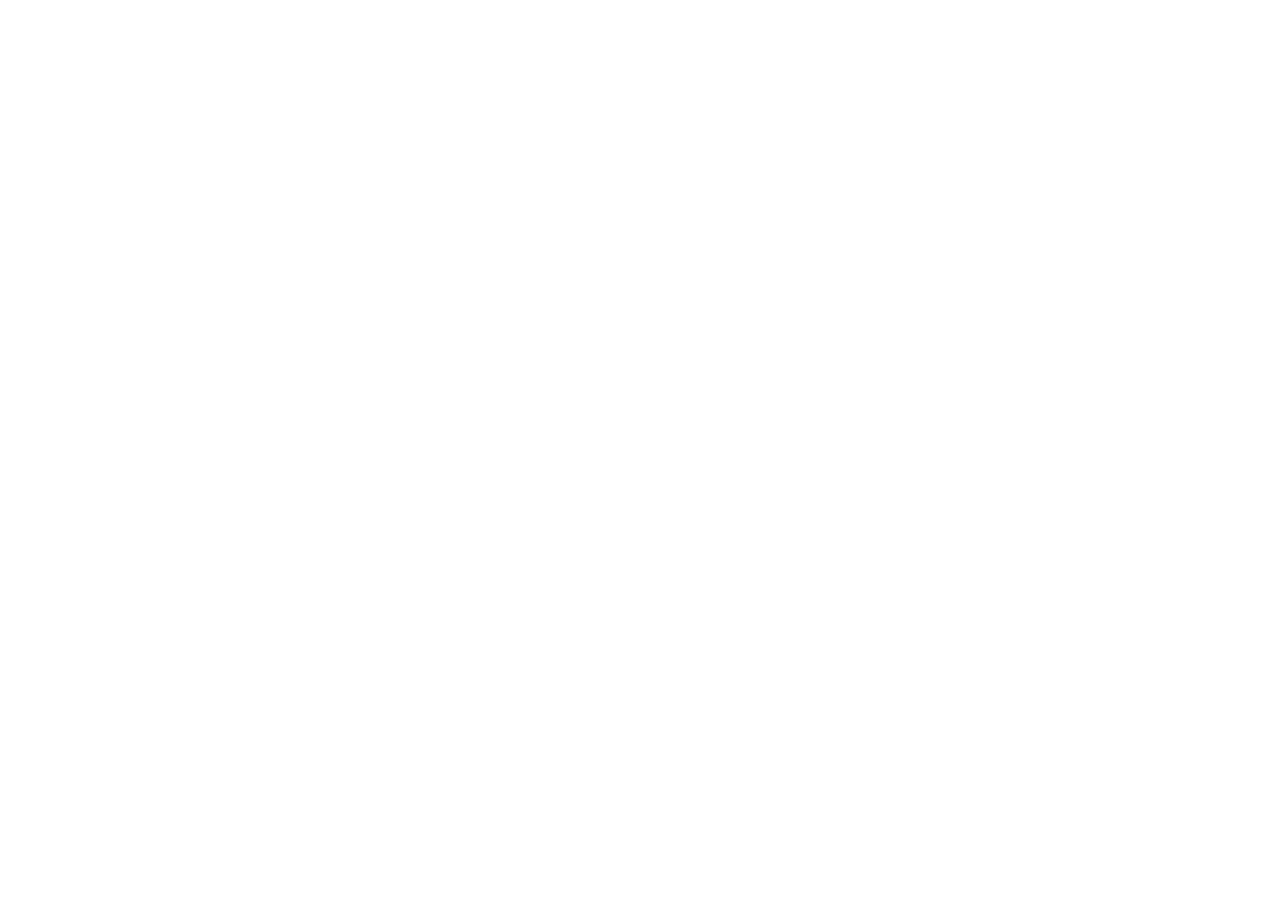
==== index.html @ eb54db07 "一式を移管" ====
<!DOCTYPE html>
<html lang="ja">
<head>
    <meta charset="UTF-8">
    <meta name="viewport" content="width=device-width, initial-scale=1.0">
    <meta name="description" content="サイトの説明が入ります">
    <title>Tekkun</title>
    <link href="https://fonts.googleapis.com/css2?family=Roboto:wght@700&display=swap" rel="stylesheet">
    <link href="./css/style.css" rel="stylesheet">
</head>
<body>
    <header class="l-header">
       
    </header>

    <main>
        
    </main>

    <footer class="l-footer">
       
    </footer>
</body>
</html>
---- css/style.css ----
@charset "UTF-8";
/* resset.dev • v5.0.2 */
/* # =================================================================
   # Global selectors
   # ================================================================= */
html {
  box-sizing: border-box;
  -webkit-text-size-adjust: 100%; /* Prevent adjustments of font size after orientation changes in iOS */
  word-break: normal;
  -moz-tab-size: 4;
  -o-tab-size: 4;
     tab-size: 4;
}

*,
::before,
::after {
  background-repeat: no-repeat; /* Set `background-repeat: no-repeat` to all elements and pseudo elements */
  box-sizing: inherit;
}

::before,
::after {
  text-decoration: inherit; /* Inherit text-decoration and vertical align to ::before and ::after pseudo elements */
  vertical-align: inherit;
}

* {
  padding: 0; /* Reset `padding` and `margin` of all elements */
  margin: 0;
}

/* # =================================================================
   # General elements
   # ================================================================= */
hr {
  overflow: visible; /* Show the overflow in Edge and IE */
  height: 0; /* Add the correct box sizing in Firefox */
  color: inherit; /* Correct border color in Firefox. */
}

details,
main {
  display: block; /* Render the `main` element consistently in IE. */
}

summary {
  display: list-item; /* Add the correct display in all browsers */
}

small {
  font-size: 80%; /* Set font-size to 80% in `small` elements */
}

[hidden] {
  display: none; /* Add the correct display in IE */
}

abbr[title] {
  border-bottom: none; /* Remove the bottom border in Chrome 57 */
  /* Add the correct text decoration in Chrome, Edge, IE, Opera, and Safari */
  text-decoration: underline;
  -webkit-text-decoration: underline dotted;
          text-decoration: underline dotted;
}

a {
  background-color: transparent; /* Remove the gray background on active links in IE 10 */
}

a:active,
a:hover {
  outline-width: 0; /* Remove the outline when hovering in all browsers */
}

code,
kbd,
pre,
samp {
  font-family: monospace, monospace; /* Specify the font family of code elements */
}

pre {
  font-size: 1em; /* Correct the odd `em` font sizing in all browsers */
}

b,
strong {
  font-weight: bolder; /* Add the correct font weight in Chrome, Edge, and Safari */
}

/* https://gist.github.com/unruthless/413930 */
sub,
sup {
  font-size: 75%;
  line-height: 0;
  position: relative;
  vertical-align: baseline;
}

sub {
  bottom: -0.25em;
}

sup {
  top: -0.5em;
}

table {
  border-color: inherit; /* Correct border color in all Chrome, Edge, and Safari. */
  text-indent: 0; /* Remove text indentation in Chrome, Edge, and Safari */
}

iframe {
  border-style: none;
}

/* # =================================================================
   # Forms
   # ================================================================= */
input {
  border-radius: 0;
}

[type=number]::-webkit-inner-spin-button,
[type=number]::-webkit-outer-spin-button {
  height: auto; /* Correct the cursor style of increment and decrement buttons in Chrome */
}

[type=search] {
  -webkit-appearance: textfield; /* Correct the odd appearance in Chrome and Safari */
  outline-offset: -2px; /* Correct the outline style in Safari */
}

[type=search]::-webkit-search-decoration {
  -webkit-appearance: none; /* Remove the inner padding in Chrome and Safari on macOS */
}

textarea {
  overflow: auto; /* Internet Explorer 11+ */
  resize: vertical; /* Specify textarea resizability */
}

button,
input,
optgroup,
select,
textarea {
  font: inherit; /* Specify font inheritance of form elements */
}

optgroup {
  font-weight: bold; /* Restore the font weight unset by the previous rule */
}

button {
  overflow: visible; /* Address `overflow` set to `hidden` in IE 8/9/10/11 */
}

button,
select {
  text-transform: none; /* Firefox 40+, Internet Explorer 11- */
}

/* Apply cursor pointer to button elements */
button,
[type=button],
[type=reset],
[type=submit],
[role=button] {
  cursor: pointer;
}

/* Remove inner padding and border in Firefox 4+ */
button::-moz-focus-inner,
[type=button]::-moz-focus-inner,
[type=reset]::-moz-focus-inner,
[type=submit]::-moz-focus-inner {
  border-style: none;
  padding: 0;
}

/* Replace focus style removed in the border reset above */
button:-moz-focusring,
[type=button]::-moz-focus-inner,
[type=reset]::-moz-focus-inner,
[type=submit]::-moz-focus-inner {
  outline: 1px dotted ButtonText;
}

button,
html [type=button],
[type=reset],
[type=submit] {
  -webkit-appearance: button; /* Correct the inability to style clickable types in iOS */
}

/* Remove the default button styling in all browsers */
button,
input,
select,
textarea {
  background-color: transparent;
  border-style: none;
}

a:focus,
button:focus,
input:focus,
select:focus,
textarea:focus {
  outline-width: 0;
}

/* Style select like a standard input */
select {
  -moz-appearance: none; /* Firefox 36+ */
  -webkit-appearance: none; /* Chrome 41+ */
}

select::-ms-expand {
  display: none; /* Internet Explorer 11+ */
}

select::-ms-value {
  color: currentColor; /* Internet Explorer 11+ */
}

legend {
  border: 0; /* Correct `color` not being inherited in IE 8/9/10/11 */
  color: inherit; /* Correct the color inheritance from `fieldset` elements in IE */
  display: table; /* Correct the text wrapping in Edge and IE */
  max-width: 100%; /* Correct the text wrapping in Edge and IE */
  white-space: normal; /* Correct the text wrapping in Edge and IE */
  max-width: 100%; /* Correct the text wrapping in Edge 18- and IE */
}

::-webkit-file-upload-button {
  /* Correct the inability to style clickable types in iOS and Safari */
  -webkit-appearance: button;
  color: inherit;
  font: inherit; /* Change font properties to `inherit` in Chrome and Safari */
}

/* Replace pointer cursor in disabled elements */
[disabled] {
  cursor: default;
}

/* # =================================================================
   # Specify media element style
   # ================================================================= */
img {
  border-style: none; /* Remove border when inside `a` element in IE 8/9/10 */
}

/* Add the correct vertical alignment in Chrome, Firefox, and Opera */
progress {
  vertical-align: baseline;
}

/* # =================================================================
   # Accessibility
   # ================================================================= */
/* Specify the progress cursor of updating elements */
[aria-busy=true] {
  cursor: progress;
}

/* Specify the pointer cursor of trigger elements */
[aria-controls] {
  cursor: pointer;
}

/* Specify the unstyled cursor of disabled, not-editable, or otherwise inoperable elements */
[aria-disabled=true] {
  cursor: default;
}

html {
  font-size: 62.5%; /*ベースを16px→10pxにする*/
}

body {
  min-width: 320px;
  width: 100%;
  margin: 0;
  font-family: "Noto Sans JP", sans-serif;
  font-size: 1.6rem;
  line-height: 1.7;
}

img {
  max-width: 100%;
  height: auto;
  vertical-align: middle;
}

h1, h2, h3, h4, h5, h6, p, figure {
  margin: 0;
  padding: 0;
  font-size: 100%;
}

ul, ol {
  list-style-type: none;
}

a {
  color: inherit;
  text-decoration: none;
}

/*foundation*/
/*layout*/
/*object*/
/*# sourceMappingURL=style.css.map */
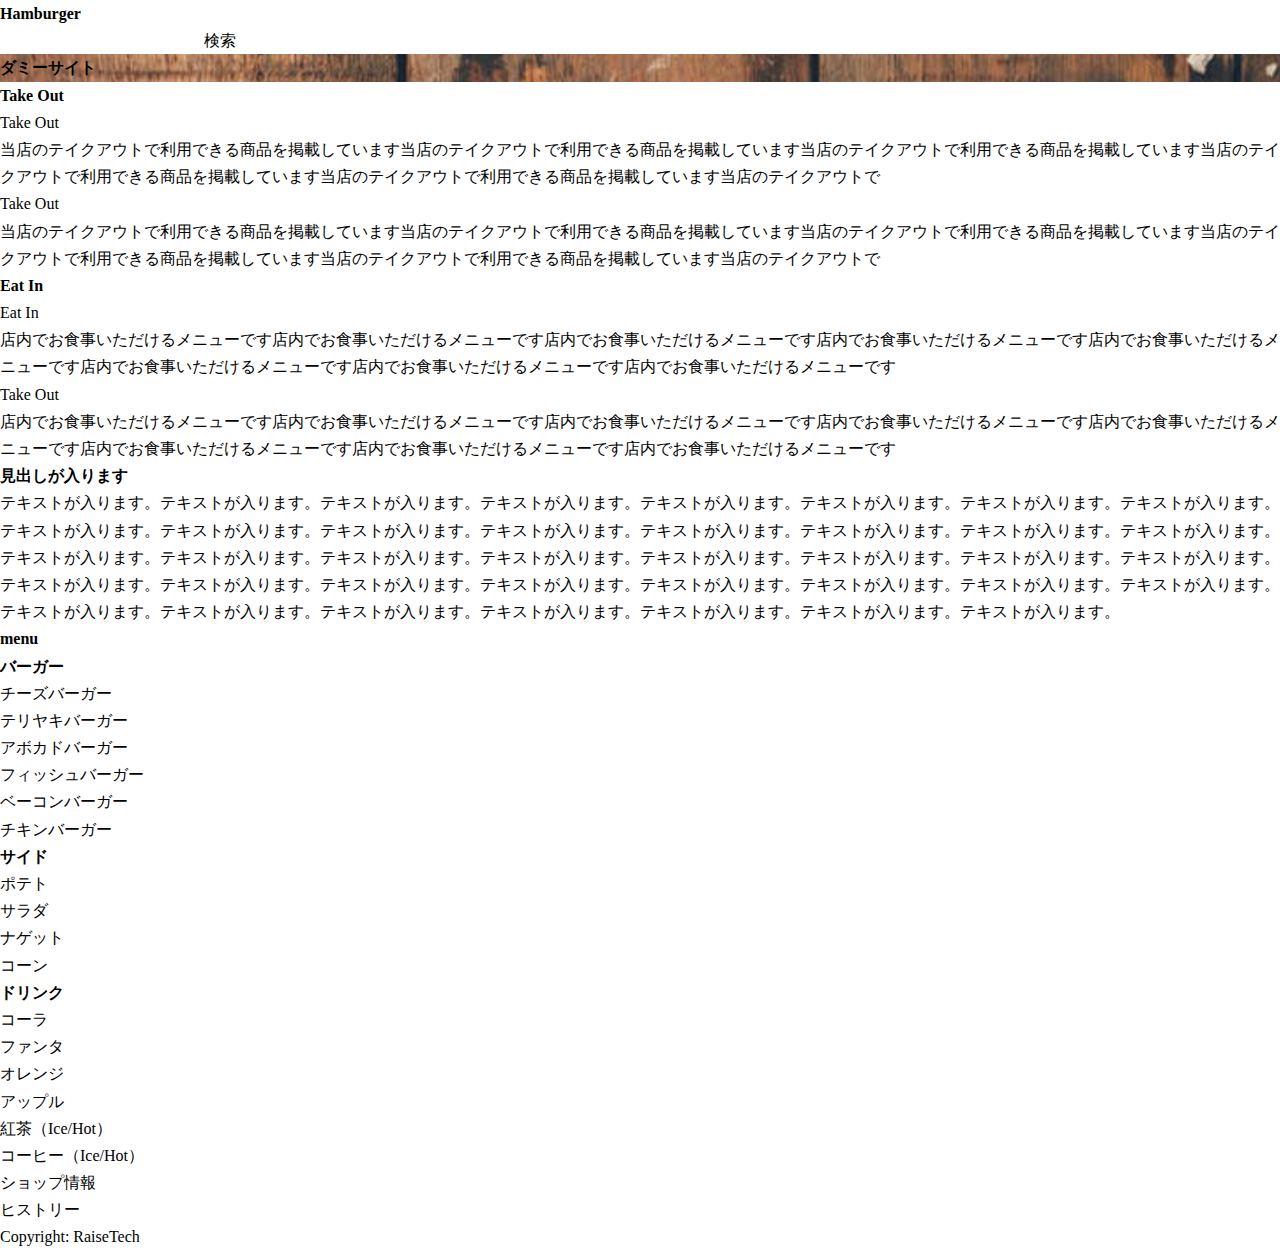
==== commit eb9830db: "本格的にスタート" ====
--- a/index.html
+++ b/index.html
@@ -1,24 +1,100 @@
 <!DOCTYPE html>
 <html lang="ja">
+
 <head>
     <meta charset="UTF-8">
     <meta name="viewport" content="width=device-width, initial-scale=1.0">
     <meta name="description" content="サイトの説明が入ります">
-    <title>Tekkun</title>
+    <title>Hamburger</title>
     <link href="https://fonts.googleapis.com/css2?family=Roboto:wght@700&display=swap" rel="stylesheet">
     <link href="./css/style.css" rel="stylesheet">
 </head>
+
 <body>
     <header class="l-header">
-       
+        <h1>Hamburger</h1>
+        <form action="#" method="get">
+            <input type="search" name="search">
+            <input type="submit" name="submit" value="検索">
+        </form>
     </header>
+    <article class="l-main">
+        <section class="p-top-img">
+            <h1 class="p-top-img__title">ダミーサイト</h1>
+        </section>
+        <div class="p-menu">
+            <ul>
+                <li class="p-menu-box">
+                    <h2>Take Out</h2>
+                    <dl>
+                        <dt>Take Out</dt>
+                        <dd>当店のテイクアウトで利用できる商品を掲載しています当店のテイクアウトで利用できる商品を掲載しています当店のテイクアウトで利用できる商品を掲載しています当店のテイクアウトで利用できる商品を掲載しています当店のテイクアウトで利用できる商品を掲載しています当店のテイクアウトで
+                        </dd>
+                    </dl>
+                    <dl>
+                        <dt>Take Out</dt>
+                        <dd>当店のテイクアウトで利用できる商品を掲載しています当店のテイクアウトで利用できる商品を掲載しています当店のテイクアウトで利用できる商品を掲載しています当店のテイクアウトで利用できる商品を掲載しています当店のテイクアウトで利用できる商品を掲載しています当店のテイクアウトで
+                        </dd>
+                    </dl>
+                </li>
+                <li class="p-menu-box">
+                    <h2>Eat In</h2>
+                    <dl>
+                        <dt>Eat In</dt>
+                        <dd>店内でお食事いただけるメニューです店内でお食事いただけるメニューです店内でお食事いただけるメニューです店内でお食事いただけるメニューです店内でお食事いただけるメニューです店内でお食事いただけるメニューです店内でお食事いただけるメニューです店内でお食事いただけるメニューです
+                        </dd>
+                    </dl>
+                    <dl>
+                        <dt>Take Out</dt>
+                        <dd>店内でお食事いただけるメニューです店内でお食事いただけるメニューです店内でお食事いただけるメニューです店内でお食事いただけるメニューです店内でお食事いただけるメニューです店内でお食事いただけるメニューです店内でお食事いただけるメニューです店内でお食事いただけるメニューです
+                        </dd>
+                    </dl>
+                </li>
+            </ul>
+        </div>
+        <section class="p-access">
+            <h2>見出しが入ります</h2>
+            <p>テキストが入ります。テキストが入ります。テキストが入ります。テキストが入ります。テキストが入ります。テキストが入ります。テキストが入ります。テキストが入ります。テキストが入ります。テキストが入ります。テキストが入ります。テキストが入ります。テキストが入ります。テキストが入ります。テキストが入ります。テキストが入ります。テキストが入ります。テキストが入ります。テキストが入ります。テキストが入ります。テキストが入ります。テキストが入ります。テキストが入ります。テキストが入ります。テキストが入ります。テキストが入ります。テキストが入ります。テキストが入ります。テキストが入ります。テキストが入ります。テキストが入ります。テキストが入ります。テキストが入ります。テキストが入ります。テキストが入ります。テキストが入ります。テキストが入ります。テキストが入ります。テキストが入ります。
+            </p>
+        </section>
 
-    <main>
-        
-    </main>
+    </article>
+    <aside class="l-sidebar">
+        <h2>menu</h2>
+        <ul class="p-menu-list">
+            <h3>バーガー</h3>
+            <li>チーズバーガー</li>
+            <li>テリヤキバーガー</li>
+            <li>アボカドバーガー</li>
+            <li>フィッシュバーガー</li>
+            <li>ベーコンバーガー</li>
+            <li>チキンバーガー</li>
+        </ul>
+        <ul class="p-menu-list">
+            <h3>サイド</h3>
+            <li>ポテト</li>
+            <li>サラダ</li>
+            <li>ナゲット</li>
+            <li>コーン</li>
+        </ul>
+        <ul class="p-menu-list">
+            <h3>ドリンク</h3>
+            <li>コーラ</li>
+            <li>ファンタ</li>
+            <li>オレンジ</li>
+            <li>アップル</li>
+            <li>紅茶（Ice/Hot）</li>
+            <li>コーヒー（Ice/Hot）</li>
+        </ul>
+    </aside>
 
     <footer class="l-footer">
-       
+        <li class="c-footer-list">
+            <ul>ショップ情報</ul>
+            <ul>ヒストリー</ul>
+        </li>
+        <p>Copyright: RaiseTech</p>
     </footer>
 </body>
+
 </html>--- a/css/style.css
+++ b/css/style.css
@@ -285,7 +285,6 @@
   min-width: 320px;
   width: 100%;
   margin: 0;
-  font-family: "Noto Sans JP", sans-serif;
   font-size: 1.6rem;
   line-height: 1.7;
 }
@@ -311,6 +310,10 @@
   text-decoration: none;
 }
 
+.p-top-img {
+  background-image: url(../images/mainvisual-pc.jpg);
+}
+
 /*foundation*/
 /*layout*/
 /*object*/
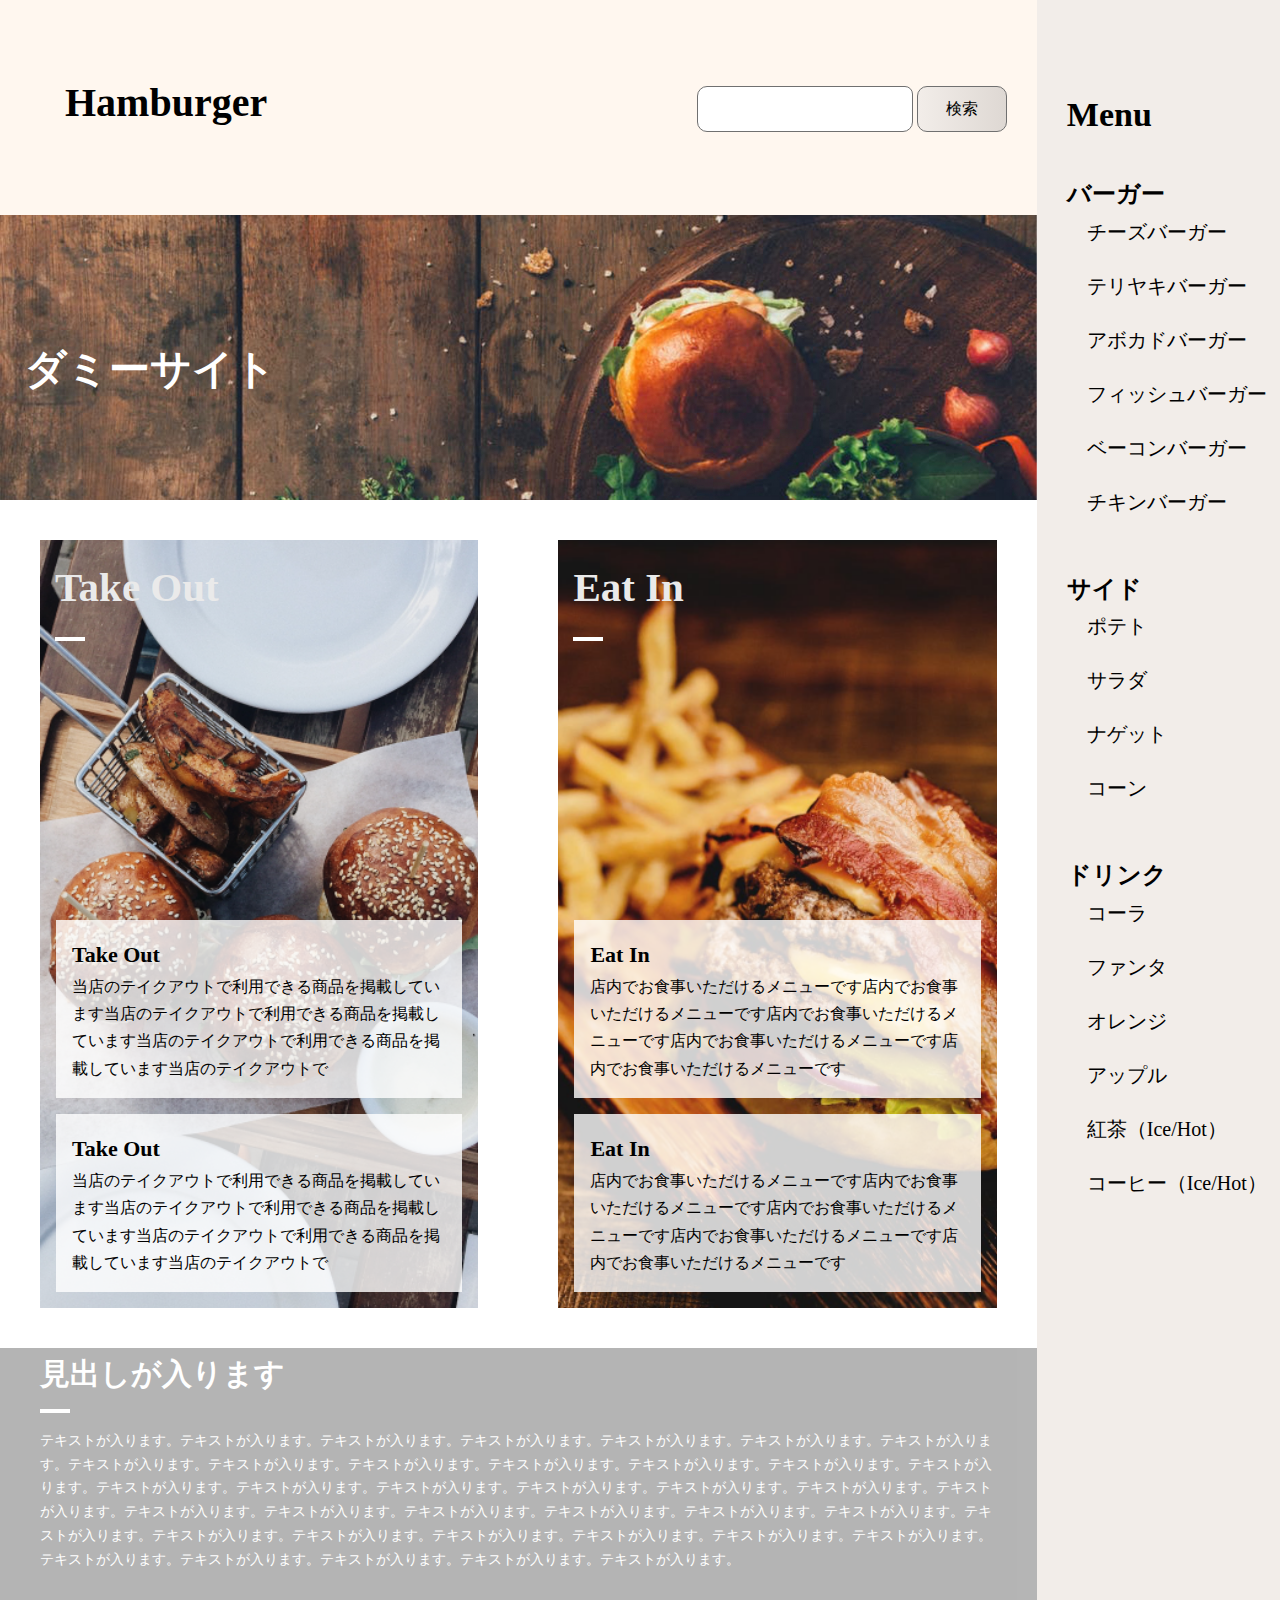
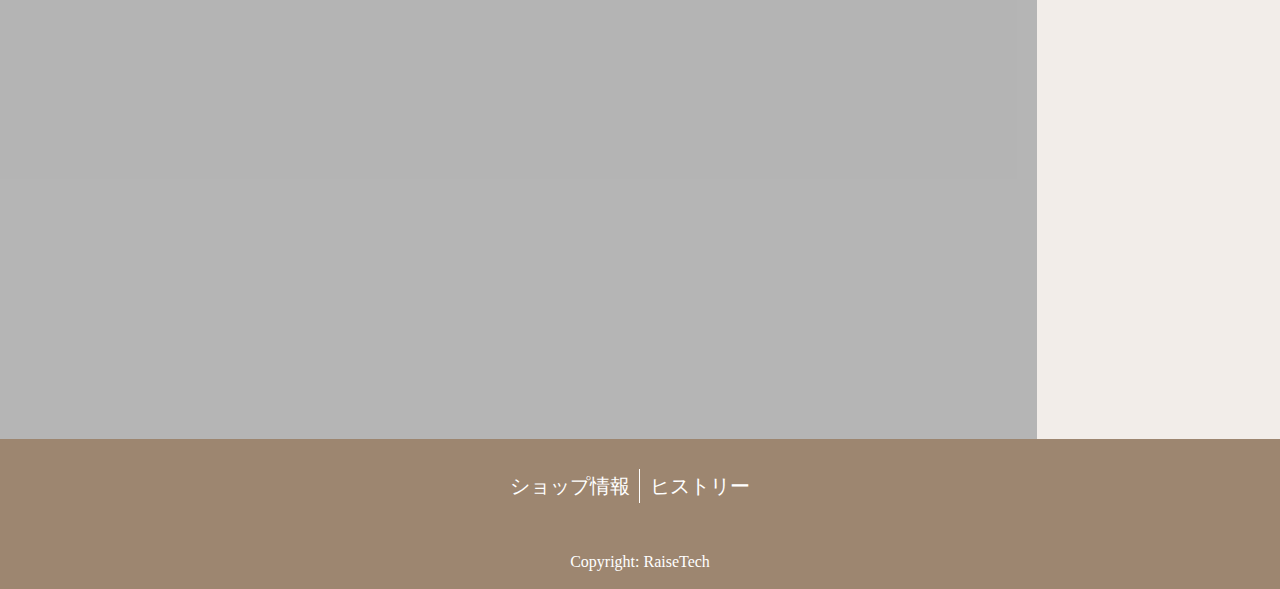
==== commit d87f5bf3: "トップページのコーディングを実施" ====
--- a/index.html
+++ b/index.html
@@ -11,90 +11,101 @@
 </head>
 
 <body>
-    <header class="l-header">
-        <h1>Hamburger</h1>
-        <form action="#" method="get">
-            <input type="search" name="search">
-            <input type="submit" name="submit" value="検索">
-        </form>
-    </header>
-    <article class="l-main">
-        <section class="p-top-img">
-            <h1 class="p-top-img__title">ダミーサイト</h1>
-        </section>
-        <div class="p-menu">
+    <main class="l-main">
+        <article>
+            <header class="l-header">
+                <h1>Hamburger</h1>
+                <form action="#" method="get" class="p-search">
+                    <input type="search" name="search" class="c-searchbox">
+                    <input type="submit" name="submit" value="検索" class="c-searchbtn">
+                </form>
+                <button class="c-menubtn"><a href="#">Menu</a></button>
+            </header>
+            <section class="p-top-img">
+                <h1 class="p-top-img__title">ダミーサイト</h1>
+            </section>
+            <section class="p-menu">
+                <ul>
+                    <li class="p-menu-box1">
+                        <h2 class="c-frontbox-title">Take Out</h2>
+                        <div class="c-frontbox-text">
+                            <dl class="c-frontbox-text__1">
+                                <dt>Take Out</dt>
+                                <dd>当店のテイクアウトで利用できる商品を掲載しています当店のテイクアウトで利用できる商品を掲載しています当店のテイクアウトで利用できる商品を掲載しています当店のテイクアウトで
+                                </dd>
+                            </dl>
+                            <dl class="c-frontbox-text__1">
+                                <dt>Take Out</dt>
+                                <dd>当店のテイクアウトで利用できる商品を掲載しています当店のテイクアウトで利用できる商品を掲載しています当店のテイクアウトで利用できる商品を掲載しています当店のテイクアウトで
+                                </dd>
+                            </dl>
+                        </div>
+                    </li>
+                    <li class="p-menu-box2">
+                        <h2 class="c-frontbox-title">Eat In</h2>
+                        <div class="c-frontbox-text">
+                            <dl class="c-frontbox-text__1">
+                                <dt>Eat In</dt>
+                                <dd>店内でお食事いただけるメニューです店内でお食事いただけるメニューです店内でお食事いただけるメニューです店内でお食事いただけるメニューです店内でお食事いただけるメニューです
+                                </dd>
+                            </dl>
+                            <dl class="c-frontbox-text__1">
+                                <dt>Eat In</dt>
+                                <dd>店内でお食事いただけるメニューです店内でお食事いただけるメニューです店内でお食事いただけるメニューです店内でお食事いただけるメニューです店内でお食事いただけるメニューです
+                                </dd>
+                            </dl>
+                        </div>
+                    </li>
+                </ul>
+            </section>
+            <section class="p-access">
+                <h2 class="c-access-title">見出しが入ります</h2>
+                <p>テキストが入ります。テキストが入ります。テキストが入ります。テキストが入ります。テキストが入ります。テキストが入ります。テキストが入ります。テキストが入ります。テキストが入ります。テキストが入ります。テキストが入ります。テキストが入ります。テキストが入ります。テキストが入ります。テキストが入ります。テキストが入ります。テキストが入ります。テキストが入ります。テキストが入ります。テキストが入ります。テキストが入ります。テキストが入ります。テキストが入ります。テキストが入ります。テキストが入ります。テキストが入ります。テキストが入ります。テキストが入ります。テキストが入ります。テキストが入ります。テキストが入ります。テキストが入ります。テキストが入ります。テキストが入ります。テキストが入ります。テキストが入ります。テキストが入ります。テキストが入ります。テキストが入ります。
+                </p>
+            </section>
+        </article>
+        <aside class="l-sidebar">
+            <button class="c-sidebarbtn" type="button"><!-- 開いたときの×ボタン -->
+            </button>
+            <h2>Menu</h2>
             <ul>
-                <li class="p-menu-box">
-                    <h2>Take Out</h2>
-                    <dl>
-                        <dt>Take Out</dt>
-                        <dd>当店のテイクアウトで利用できる商品を掲載しています当店のテイクアウトで利用できる商品を掲載しています当店のテイクアウトで利用できる商品を掲載しています当店のテイクアウトで利用できる商品を掲載しています当店のテイクアウトで利用できる商品を掲載しています当店のテイクアウトで
-                        </dd>
-                    </dl>
-                    <dl>
-                        <dt>Take Out</dt>
-                        <dd>当店のテイクアウトで利用できる商品を掲載しています当店のテイクアウトで利用できる商品を掲載しています当店のテイクアウトで利用できる商品を掲載しています当店のテイクアウトで利用できる商品を掲載しています当店のテイクアウトで利用できる商品を掲載しています当店のテイクアウトで
-                        </dd>
-                    </dl>
-                </li>
-                <li class="p-menu-box">
-                    <h2>Eat In</h2>
-                    <dl>
-                        <dt>Eat In</dt>
-                        <dd>店内でお食事いただけるメニューです店内でお食事いただけるメニューです店内でお食事いただけるメニューです店内でお食事いただけるメニューです店内でお食事いただけるメニューです店内でお食事いただけるメニューです店内でお食事いただけるメニューです店内でお食事いただけるメニューです
-                        </dd>
-                    </dl>
-                    <dl>
-                        <dt>Take Out</dt>
-                        <dd>店内でお食事いただけるメニューです店内でお食事いただけるメニューです店内でお食事いただけるメニューです店内でお食事いただけるメニューです店内でお食事いただけるメニューです店内でお食事いただけるメニューです店内でお食事いただけるメニューです店内でお食事いただけるメニューです
-                        </dd>
-                    </dl>
-                </li>
+                <h3>バーガー</h3>
+                <li>チーズバーガー</li>
+                <li>テリヤキバーガー</li>
+                <li>アボカドバーガー</li>
+                <li>フィッシュバーガー</li>
+                <li>ベーコンバーガー</li>
+                <li>チキンバーガー</li>
             </ul>
-        </div>
-        <section class="p-access">
-            <h2>見出しが入ります</h2>
-            <p>テキストが入ります。テキストが入ります。テキストが入ります。テキストが入ります。テキストが入ります。テキストが入ります。テキストが入ります。テキストが入ります。テキストが入ります。テキストが入ります。テキストが入ります。テキストが入ります。テキストが入ります。テキストが入ります。テキストが入ります。テキストが入ります。テキストが入ります。テキストが入ります。テキストが入ります。テキストが入ります。テキストが入ります。テキストが入ります。テキストが入ります。テキストが入ります。テキストが入ります。テキストが入ります。テキストが入ります。テキストが入ります。テキストが入ります。テキストが入ります。テキストが入ります。テキストが入ります。テキストが入ります。テキストが入ります。テキストが入ります。テキストが入ります。テキストが入ります。テキストが入ります。テキストが入ります。
-            </p>
-        </section>
+            <ul>
+                <h3>サイド</h3>
+                <li>ポテト</li>
+                <li>サラダ</li>
+                <li>ナゲット</li>
+                <li>コーン</li>
+            </ul>
+            <ul>
+                <h3>ドリンク</h3>
+                <li>コーラ</li>
+                <li>ファンタ</li>
+                <li>オレンジ</li>
+                <li>アップル</li>
+                <li>紅茶（Ice/Hot）</li>
+                <li>コーヒー（Ice/Hot）</li>
+            </ul>
+        </aside>
+    </main>
+    <footer class="l-footer">
+        <ul class="c-footer-list">
+            <li class="c-footer-list__left">ショップ情報</li>
+            <li>ヒストリー</li>
+        </ul>
+        <p class="c-footer-cp">Copyright: RaiseTech</p>
+    </footer>
 
-    </article>
-    <aside class="l-sidebar">
-        <h2>menu</h2>
-        <ul class="p-menu-list">
-            <h3>バーガー</h3>
-            <li>チーズバーガー</li>
-            <li>テリヤキバーガー</li>
-            <li>アボカドバーガー</li>
-            <li>フィッシュバーガー</li>
-            <li>ベーコンバーガー</li>
-            <li>チキンバーガー</li>
-        </ul>
-        <ul class="p-menu-list">
-            <h3>サイド</h3>
-            <li>ポテト</li>
-            <li>サラダ</li>
-            <li>ナゲット</li>
-            <li>コーン</li>
-        </ul>
-        <ul class="p-menu-list">
-            <h3>ドリンク</h3>
-            <li>コーラ</li>
-            <li>ファンタ</li>
-            <li>オレンジ</li>
-            <li>アップル</li>
-            <li>紅茶（Ice/Hot）</li>
-            <li>コーヒー（Ice/Hot）</li>
-        </ul>
-    </aside>
-
-    <footer class="l-footer">
-        <li class="c-footer-list">
-            <ul>ショップ情報</ul>
-            <ul>ヒストリー</ul>
-        </li>
-        <p>Copyright: RaiseTech</p>
-    </footer>
+    <script src="https://code.jquery.com/jquery-3.6.3.min.js"
+        integrity="sha256-pvPw+upLPUjgMXY0G+8O0xUf+/Im1MZjXxxgOcBQBXU=" crossorigin="anonymous"></script>
+    <script src="./js/main.js"></script>
 </body>
 
 </html>--- a/css/style.css
+++ b/css/style.css
@@ -310,11 +310,326 @@
   text-decoration: none;
 }
 
+.l-header {
+  height: 215px;
+  text-align: center;
+  background-color: #FFF7EF;
+  position: relative;
+}
+.l-header h1 {
+  font-size: 40px;
+  padding-top: 43px;
+}
+.l-header .p-search {
+  margin-top: 40px;
+}
+@media screen and (min-width: 1025px) {
+  .l-header {
+    display: flex;
+    justify-content: space-between;
+  }
+  .l-header h1 {
+    padding-top: 69px;
+    margin-left: 65px;
+  }
+  .l-header .p-search {
+    margin-top: 86px;
+    margin-right: 30px;
+  }
+}
+
+.l-main {
+  width: 100vw;
+  display: flex;
+  position: relative;
+}
+@media screen and (min-width: 1025px) {
+  .l-main article {
+    width: 81vw;
+  }
+  .l-main aside {
+    width: 19vw;
+  }
+}
+
+.l-sidebar {
+  position: fixed;
+  display: flex;
+  flex-direction: column;
+  top: 0;
+  right: -100%;
+  width: 80%;
+  padding-left: 30px;
+  padding-top: 178px;
+  transition: all 0.5s ease;
+  background-color: #F2EDE9;
+}
+.l-sidebar.active {
+  right: 0;
+}
+.l-sidebar h2 {
+  font-size: 34px;
+  display: none;
+}
+.l-sidebar h3 {
+  font-size: 24px;
+  margin-top: 30px;
+}
+.l-sidebar li {
+  font-size: 20px;
+  margin-left: 20px;
+  margin-bottom: 20px;
+}
+@media screen and (min-width: 600px) {
+  .l-sidebar {
+    width: 40%;
+  }
+}
+@media screen and (min-width: 1025px) {
+  .l-sidebar {
+    position: relative;
+    right: 0%;
+    width: 21vw;
+    padding-top: 86px;
+  }
+  .l-sidebar h2 {
+    display: block;
+  }
+}
+
+.l-footer {
+  width: 100%;
+  height: 150px;
+  color: #FFFFFF;
+  background-color: #9D8670;
+  text-align: center;
+}
+
 .p-top-img {
+  height: 285px;
   background-image: url(../images/mainvisual-pc.jpg);
+  background-size: cover;
+  background-position: center;
+}
+.p-top-img__title {
+  font-size: 41px;
+  margin-left: 25px;
+  padding-top: 120px;
+  color: #fff;
+}
+
+.p-menu {
+  margin: 40px 20px 40px 20px;
+}
+.p-menu-box1, .p-menu-box2 {
+  background-size: cover;
+  background-position: center;
+  position: relative;
+  height: calc((100vw - 40px) * 1.91);
+}
+.p-menu-box1 {
+  background-image: url(../images/takeout.jpg);
+}
+.p-menu-box2 {
+  background-image: url(../images/eatin.jpg);
+}
+@media screen and (min-width: 600px) {
+  .p-menu {
+    margin: 40px;
+  }
+  .p-menu ul {
+    display: flex;
+    justify-content: space-around;
+  }
+  .p-menu-box1, .p-menu-box2 {
+    width: calc(100vw - 120px);
+    height: calc((100vw - 120px) * 0.95);
+  }
+  .p-menu-box1 {
+    margin-right: 40px;
+  }
+}
+@media screen and (min-width: 1025px) {
+  .p-menu {
+    margin-top: 120px 5.8vw 120px 5.8vw;
+  }
+  .p-menu-box1, .p-menu-box2 {
+    width: calc(69.4vw - 80px);
+    height: calc((69.4vw - 80px) * 0.95);
+  }
+  .p-menu-box1 {
+    margin-right: 80px;
+  }
+}
+
+.p-access {
+  width: 100%;
+  height: 691px;
+  padding-left: 40px;
+  padding-right: 40px;
+  background-color: #000000;
+  opacity: 0.29;
+}
+.p-access p {
+  color: #fff;
+  font-size: 14px;
+  margin-top: 30px;
+}
+
+.c-access-title {
+  font-size: 30px;
+  font-weight: 700;
+  color: #fff;
+  position: relative;
+  margin-top: 40px;
+}
+.c-access-title::before {
+  position: absolute;
+  content: "";
+  top: 120%;
+  left: 0;
+  width: 30px;
+  height: 4px;
+  background-color: #fff;
+}
+
+.c-frontbox-text {
+  position: absolute;
+  bottom: 16px;
+}
+.c-frontbox-text__1 {
+  background: rgba(255, 255, 255, 0.8);
+  padding: 16px;
+  margin: 16px 16px 0 16px;
+}
+.c-frontbox-text__1 dt {
+  font-size: 22px;
+  font-weight: 700;
+}
+.c-frontbox-text__1 dd {
+  font-size: 16px;
+}
+
+.c-frontbox-title {
+  margin: 13px 0 0 15px;
+  font-size: 41px;
+  color: #EAEAEA;
+  position: relative;
+}
+.c-frontbox-title::before {
+  position: absolute;
+  content: "";
+  top: 120%;
+  left: 0;
+  width: 30px;
+  height: 4px;
+  background-color: #fff;
+}
+
+.c-footer-list {
+  display: flex;
+  justify-content: center;
+  padding-top: 30px;
+  padding-bottom: 45px;
+}
+.c-footer-list li {
+  margin-right: 20px;
+  font-size: 20px;
+}
+.c-footer-list p {
+  font-size: 14px;
+}
+.c-footer-list__left {
+  position: relative;
+}
+.c-footer-list__left::after {
+  position: absolute;
+  content: "";
+  top: 0;
+  right: -10px;
+  width: 1px;
+  height: 100%;
+  background-color: #FFFFFF;
+}
+
+.c-menubtn {
+  position: absolute;
+  top: 8px;
+  right: 8px;
+  font-family: "Roboto";
+  font-style: normal;
+  font-weight: 700;
+  font-size: 20px;
+  line-height: 23px;
+}
+@media screen and (min-width: 600px) {
+  .c-menubtn {
+    top: 20px;
+    right: 20px;
+  }
+}
+@media screen and (min-width: 1025px) {
+  .c-menubtn {
+    display: none;
+  }
+}
+
+.c-searchbox {
+  width: 216px;
+  height: 46px;
+  background: #FFFFFF;
+  border: 1px solid #707070;
+  border-radius: 10px 8px 10px 10px;
+}
+
+.c-searchbtn {
+  font-size: 16px;
+  width: 90px;
+  height: 46px;
+  background: linear-gradient(90deg, #F2EDE9 0%, #DED8D3 100%);
+  border: 1px solid #707070;
+  border-radius: 10px;
+}
+
+.c-sidebarbtn {
+  position: fixed;
+  top: 10px;
+  right: 0;
+  width: 40px;
+  height: 40px;
+  border: none;
+  outline: none;
+  background: transparent;
+  display: none;
+}
+.c-sidebarbtn::before {
+  content: "";
+  position: absolute;
+  display: block;
+  top: 0;
+  left: 0;
+  width: 6px;
+  height: 100%;
+  transform: rotate(45deg);
+  background-color: #707070;
+}
+.c-sidebarbtn::after {
+  content: "";
+  position: absolute;
+  display: block;
+  top: 0;
+  left: 0;
+  width: 6px;
+  height: 100%;
+  transform: rotate(-45deg);
+  background-color: #707070;
+}
+.c-sidebarbtn.active {
+  display: block;
 }
 
 /*foundation*/
 /*layout*/
-/*object*/
+/*object/project*/
+/*object/component*/
 /*# sourceMappingURL=style.css.map */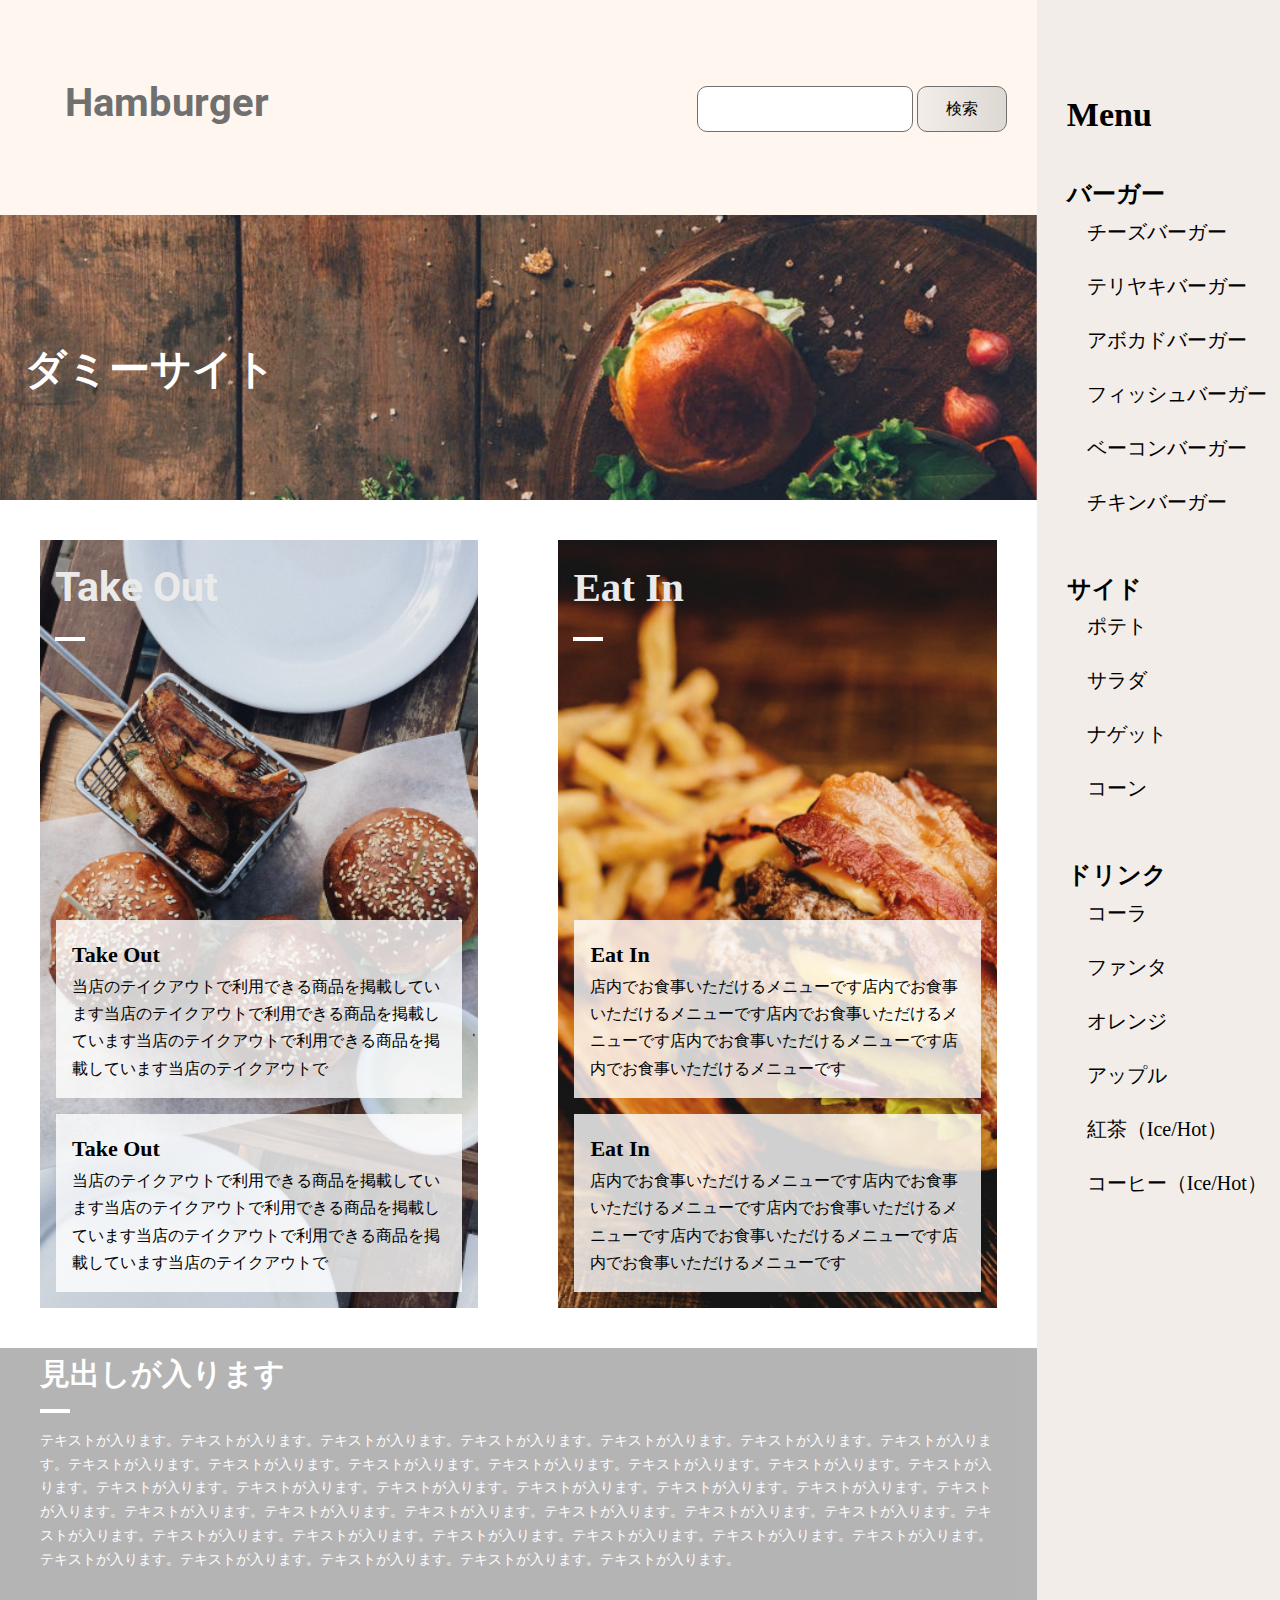
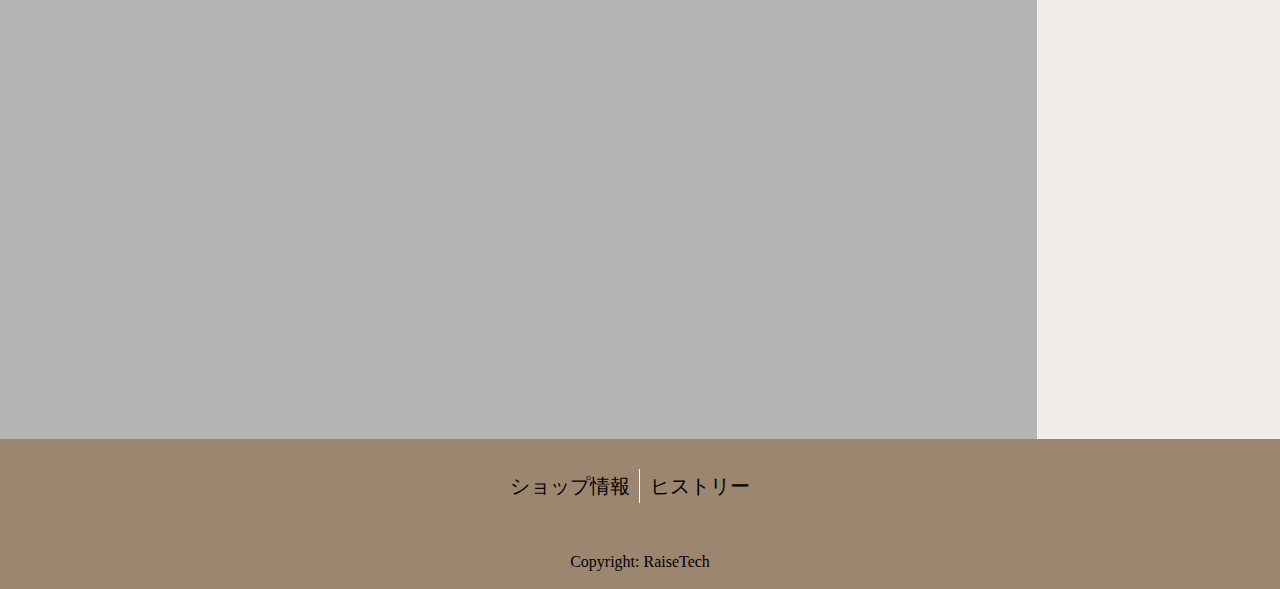
==== commit 7306be38: "アーカイブページをコーディング" ====
--- a/index.html
+++ b/index.html
@@ -13,43 +13,43 @@
 <body>
     <main class="l-main">
         <article>
-            <header class="l-header">
-                <h1>Hamburger</h1>
+            <header class="l-header u-fontcolor--brown">
+                <h1 class="c-fontfamily--R">Hamburger</h1>
                 <form action="#" method="get" class="p-search">
                     <input type="search" name="search" class="c-searchbox">
                     <input type="submit" name="submit" value="検索" class="c-searchbtn">
                 </form>
                 <button class="c-menubtn"><a href="#">Menu</a></button>
             </header>
-            <section class="p-top-img">
+            <section class="p-top-img__front">
                 <h1 class="p-top-img__title">ダミーサイト</h1>
             </section>
-            <section class="p-menu">
+            <section class="p-brunchmenu">
                 <ul>
-                    <li class="p-menu-box1">
-                        <h2 class="c-frontbox-title">Take Out</h2>
-                        <div class="c-frontbox-text">
-                            <dl class="c-frontbox-text__1">
-                                <dt>Take Out</dt>
+                    <li class="p-brunchmenu__box1">
+                        <h2 class="p-brunchmenu__box-title c-fontfamily--R">Take Out</h2>
+                        <div class="p-brunchmenu__box-text">
+                            <dl class="p-brunchmenu__box-text-content">
+                                <dt >Take Out</dt>
                                 <dd>当店のテイクアウトで利用できる商品を掲載しています当店のテイクアウトで利用できる商品を掲載しています当店のテイクアウトで利用できる商品を掲載しています当店のテイクアウトで
                                 </dd>
                             </dl>
-                            <dl class="c-frontbox-text__1">
+                            <dl class="p-brunchmenu__box-text-content">
                                 <dt>Take Out</dt>
                                 <dd>当店のテイクアウトで利用できる商品を掲載しています当店のテイクアウトで利用できる商品を掲載しています当店のテイクアウトで利用できる商品を掲載しています当店のテイクアウトで
                                 </dd>
                             </dl>
                         </div>
                     </li>
-                    <li class="p-menu-box2">
-                        <h2 class="c-frontbox-title">Eat In</h2>
-                        <div class="c-frontbox-text">
-                            <dl class="c-frontbox-text__1">
+                    <li class="p-brunchmenu__box2">
+                        <h2 class="p-brunchmenu__box-title">Eat In</h2>
+                        <div class="p-brunchmenu__box-text">
+                            <dl class="p-brunchmenu__box-text-content">
                                 <dt>Eat In</dt>
                                 <dd>店内でお食事いただけるメニューです店内でお食事いただけるメニューです店内でお食事いただけるメニューです店内でお食事いただけるメニューです店内でお食事いただけるメニューです
                                 </dd>
                             </dl>
-                            <dl class="c-frontbox-text__1">
+                            <dl class="p-brunchmenu__box-text-content">
                                 <dt>Eat In</dt>
                                 <dd>店内でお食事いただけるメニューです店内でお食事いただけるメニューです店内でお食事いただけるメニューです店内でお食事いただけるメニューです店内でお食事いただけるメニューです
                                 </dd>
@@ -59,12 +59,12 @@
                 </ul>
             </section>
             <section class="p-access">
-                <h2 class="c-access-title">見出しが入ります</h2>
+                <h2 class="p-access__title">見出しが入ります</h2>
                 <p>テキストが入ります。テキストが入ります。テキストが入ります。テキストが入ります。テキストが入ります。テキストが入ります。テキストが入ります。テキストが入ります。テキストが入ります。テキストが入ります。テキストが入ります。テキストが入ります。テキストが入ります。テキストが入ります。テキストが入ります。テキストが入ります。テキストが入ります。テキストが入ります。テキストが入ります。テキストが入ります。テキストが入ります。テキストが入ります。テキストが入ります。テキストが入ります。テキストが入ります。テキストが入ります。テキストが入ります。テキストが入ります。テキストが入ります。テキストが入ります。テキストが入ります。テキストが入ります。テキストが入ります。テキストが入ります。テキストが入ります。テキストが入ります。テキストが入ります。テキストが入ります。テキストが入ります。
                 </p>
             </section>
         </article>
-        <aside class="l-sidebar">
+        <aside class="l-sidebar c-fontcolor--brown">
             <button class="c-sidebarbtn" type="button"><!-- 開いたときの×ボタン -->
             </button>
             <h2>Menu</h2>
@@ -95,12 +95,12 @@
             </ul>
         </aside>
     </main>
-    <footer class="l-footer">
-        <ul class="c-footer-list">
-            <li class="c-footer-list__left">ショップ情報</li>
+    <footer class="l-footer c-fontcolor--white">
+        <ul class="p-footer-list">
+            <li class="p-footer-list__left">ショップ情報</li>
             <li>ヒストリー</li>
         </ul>
-        <p class="c-footer-cp">Copyright: RaiseTech</p>
+        <p>Copyright: RaiseTech</p>
     </footer>
 
     <script src="https://code.jquery.com/jquery-3.6.3.min.js"
--- a/css/style.css
+++ b/css/style.css
@@ -278,7 +278,8 @@
 }
 
 html {
-  font-size: 62.5%; /*ベースを16px→10pxにする*/
+  font-size: 62.5%;
+  /*ベースを16px→10pxにする*/
 }
 
 body {
@@ -295,13 +296,37 @@
   vertical-align: middle;
 }
 
-h1, h2, h3, h4, h5, h6, p, figure {
+h1,
+h2,
+h3,
+h4,
+h5,
+h6,
+p,
+figure {
   margin: 0;
   padding: 0;
   font-size: 100%;
 }
 
-ul, ol {
+h1 {
+  font-size: 40px;
+}
+
+h2 {
+  font-size: 36px;
+}
+
+h3 {
+  font-size: 28px;
+}
+
+h4 {
+  font-size: 20pxs;
+}
+
+ul,
+ol {
   list-style-type: none;
 }
 
@@ -400,66 +425,8 @@
 .l-footer {
   width: 100%;
   height: 150px;
-  color: #FFFFFF;
   background-color: #9D8670;
   text-align: center;
-}
-
-.p-top-img {
-  height: 285px;
-  background-image: url(../images/mainvisual-pc.jpg);
-  background-size: cover;
-  background-position: center;
-}
-.p-top-img__title {
-  font-size: 41px;
-  margin-left: 25px;
-  padding-top: 120px;
-  color: #fff;
-}
-
-.p-menu {
-  margin: 40px 20px 40px 20px;
-}
-.p-menu-box1, .p-menu-box2 {
-  background-size: cover;
-  background-position: center;
-  position: relative;
-  height: calc((100vw - 40px) * 1.91);
-}
-.p-menu-box1 {
-  background-image: url(../images/takeout.jpg);
-}
-.p-menu-box2 {
-  background-image: url(../images/eatin.jpg);
-}
-@media screen and (min-width: 600px) {
-  .p-menu {
-    margin: 40px;
-  }
-  .p-menu ul {
-    display: flex;
-    justify-content: space-around;
-  }
-  .p-menu-box1, .p-menu-box2 {
-    width: calc(100vw - 120px);
-    height: calc((100vw - 120px) * 0.95);
-  }
-  .p-menu-box1 {
-    margin-right: 40px;
-  }
-}
-@media screen and (min-width: 1025px) {
-  .p-menu {
-    margin-top: 120px 5.8vw 120px 5.8vw;
-  }
-  .p-menu-box1, .p-menu-box2 {
-    width: calc(69.4vw - 80px);
-    height: calc((69.4vw - 80px) * 0.95);
-  }
-  .p-menu-box1 {
-    margin-right: 80px;
-  }
 }
 
 .p-access {
@@ -475,15 +442,14 @@
   font-size: 14px;
   margin-top: 30px;
 }
-
-.c-access-title {
+.p-access__title {
   font-size: 30px;
   font-weight: 700;
   color: #fff;
   position: relative;
   margin-top: 40px;
 }
-.c-access-title::before {
+.p-access__title::before {
   position: absolute;
   content: "";
   top: 120%;
@@ -493,30 +459,28 @@
   background-color: #fff;
 }
 
-.c-frontbox-text {
-  position: absolute;
-  bottom: 16px;
-}
-.c-frontbox-text__1 {
-  background: rgba(255, 255, 255, 0.8);
-  padding: 16px;
-  margin: 16px 16px 0 16px;
-}
-.c-frontbox-text__1 dt {
-  font-size: 22px;
-  font-weight: 700;
-}
-.c-frontbox-text__1 dd {
-  font-size: 16px;
-}
-
-.c-frontbox-title {
+.p-brunchmenu {
+  margin: 40px 20px 40px 20px;
+}
+.p-brunchmenu__box1, .p-brunchmenu__box2 {
+  background-size: cover;
+  background-position: center;
+  position: relative;
+  height: calc((100vw - 40px) * 1.91);
+}
+.p-brunchmenu__box1 {
+  background-image: url(../images/takeout.jpg);
+}
+.p-brunchmenu__box2 {
+  background-image: url(../images/eatin.jpg);
+}
+.p-brunchmenu__box-title {
   margin: 13px 0 0 15px;
   font-size: 41px;
   color: #EAEAEA;
   position: relative;
 }
-.c-frontbox-title::before {
+.p-brunchmenu__box-title::before {
   position: absolute;
   content: "";
   top: 120%;
@@ -525,24 +489,132 @@
   height: 4px;
   background-color: #fff;
 }
-
-.c-footer-list {
+.p-brunchmenu__box-text {
+  position: absolute;
+  bottom: 16px;
+}
+.p-brunchmenu__box-text-content {
+  background: rgba(255, 255, 255, 0.8);
+  padding: 16px;
+  margin: 16px 16px 0 16px;
+}
+.p-brunchmenu__box-text-content dt {
+  font-size: 22px;
+  font-weight: 700;
+}
+.p-brunchmenu__box-text-content dd {
+  font-size: 16px;
+}
+@media screen and (min-width: 600px) {
+  .p-brunchmenu {
+    margin: 40px;
+  }
+  .p-brunchmenu ul {
+    display: flex;
+    justify-content: space-around;
+  }
+  .p-brunchmenu__box1, .p-brunchmenu__box2 {
+    width: calc(100vw - 120px);
+    height: calc((100vw - 120px) * 0.95);
+  }
+  .p-brunchmenu__box1 {
+    margin-right: 40px;
+  }
+}
+@media screen and (min-width: 1025px) {
+  .p-brunchmenu {
+    margin-top: 120px 5.8vw 120px 5.8vw;
+  }
+  .p-brunchmenu__box1, .p-brunchmenu__box2 {
+    width: calc(69.4vw - 80px);
+    height: calc((69.4vw - 80px) * 0.95);
+  }
+  .p-brunchmenu__box1 {
+    margin-right: 80px;
+  }
+}
+
+.p-card {
+  width: calc(100vw - 40px);
+  margin: auto;
+}
+.p-card img {
+  width: 100%;
+  height: auto;
+}
+.p-card li {
+  margin-bottom: 20px;
+}
+.p-card__text {
+  background-color: #3C2B1C;
+  padding: 32px 16px 32px 16px;
+}
+.p-card__text h4 {
+  margin-bottom: 20px;
+}
+.p-card__text dl {
+  margin-bottom: 40px;
+}
+.p-card__text dt {
+  font-weight: 700;
+}
+.p-card__text .c-cardbtn {
+  text-align: center;
+  font-weight: 700;
+  display: block;
+  margin: auto;
+}
+@media screen and (min-width: 600px) {
+  .p-card {
+    width: calc(100vw - 80px);
+  }
+  .p-card li {
+    display: flex;
+  }
+  .p-card img {
+    width: calc(100vw - 80px)/2;
+    -o-object-fit: cover;
+       object-fit: cover;
+  }
+  .p-card__text {
+    padding: 30px 60px 40px 30px;
+  }
+  .p-card dl {
+    margin-bottom: 45px;
+  }
+}
+@media screen and (min-width: 1025px) {
+  .p-card {
+    width: calc(81vw - 200px);
+  }
+  .p-card img {
+    width: calc((81vw - 200px) / 2);
+  }
+  .p-card__text {
+    padding: 30px 60px 40px 30px;
+  }
+  .p-card dl {
+    margin-bottom: 45px;
+  }
+}
+
+.p-footer-list {
   display: flex;
   justify-content: center;
   padding-top: 30px;
   padding-bottom: 45px;
 }
-.c-footer-list li {
+.p-footer-list li {
   margin-right: 20px;
   font-size: 20px;
 }
-.c-footer-list p {
+.p-footer-list p {
   font-size: 14px;
 }
-.c-footer-list__left {
+.p-footer-list__left {
   position: relative;
 }
-.c-footer-list__left::after {
+.p-footer-list__left::after {
   position: absolute;
   content: "";
   top: 0;
@@ -550,6 +622,49 @@
   width: 1px;
   height: 100%;
   background-color: #FFFFFF;
+}
+
+.p-pageabout {
+  margin: 30px 20px 30px 20px;
+}
+@media screen and (min-width: 600px) {
+  .p-pageabout {
+    margin: 30px 40px 30px 40px;
+  }
+}
+@media screen and (min-width: 1025px) {
+  .p-pageabout {
+    margin: 30px 100px 30px 100px;
+  }
+}
+
+.p-top-img__front,
+.p-top-img__archive {
+  height: 285px;
+  background-size: cover;
+  background-position: center;
+}
+
+.p-top-img__front {
+  background-image: url(../../../images/mainvisual-pc.jpg);
+}
+
+.p-top-img__archive {
+  background-image: url(../../../images/page-title_arcive.jpg);
+  display: flex;
+  flex-direction: column;
+}
+.p-top-img__archive p {
+  color: #FFFFFF;
+  margin-left: 25px;
+  font-size: 16px;
+}
+
+.p-top-img__title {
+  font-size: 41px;
+  margin-left: 25px;
+  padding-top: 120px;
+  color: #FFFFFF;
 }
 
 .c-menubtn {
@@ -572,14 +687,6 @@
   .c-menubtn {
     display: none;
   }
-}
-
-.c-searchbox {
-  width: 216px;
-  height: 46px;
-  background: #FFFFFF;
-  border: 1px solid #707070;
-  border-radius: 10px 8px 10px 10px;
 }
 
 .c-searchbtn {
@@ -628,8 +735,47 @@
   display: block;
 }
 
+.c-cardbtn {
+  background-color: #FFFFFF;
+  border-radius: 20px;
+  width: 163.16px;
+  height: 42.47px;
+}
+
+.c-searchbox {
+  width: 216px;
+  height: 46px;
+  background: #FFFFFF;
+  border: 1px solid #707070;
+  border-radius: 10px 8px 10px 10px;
+}
+
+.c-fontfamily--R {
+  font-family: "Roboto", "sans-serif";
+  font-weight: 700;
+}
+.c-fontfamily--M-regular {
+  font-family: "M PLUS 1p", "sans-serif";
+  font-weight: 400;
+}
+.c-fontfamily--M-bold {
+  font-family: "M PLUS 1p", "sans-serif";
+  font-weight: 700;
+}
+
+.u-fontcolor--white {
+  color: #FFFFFF;
+}
+.u-fontcolor--brown {
+  color: #707070;
+}
+.u-fontcolor--darkbrown {
+  color: #3C2A10;
+}
+
 /*foundation*/
 /*layout*/
 /*object/project*/
 /*object/component*/
+/*object/utility*/
 /*# sourceMappingURL=style.css.map */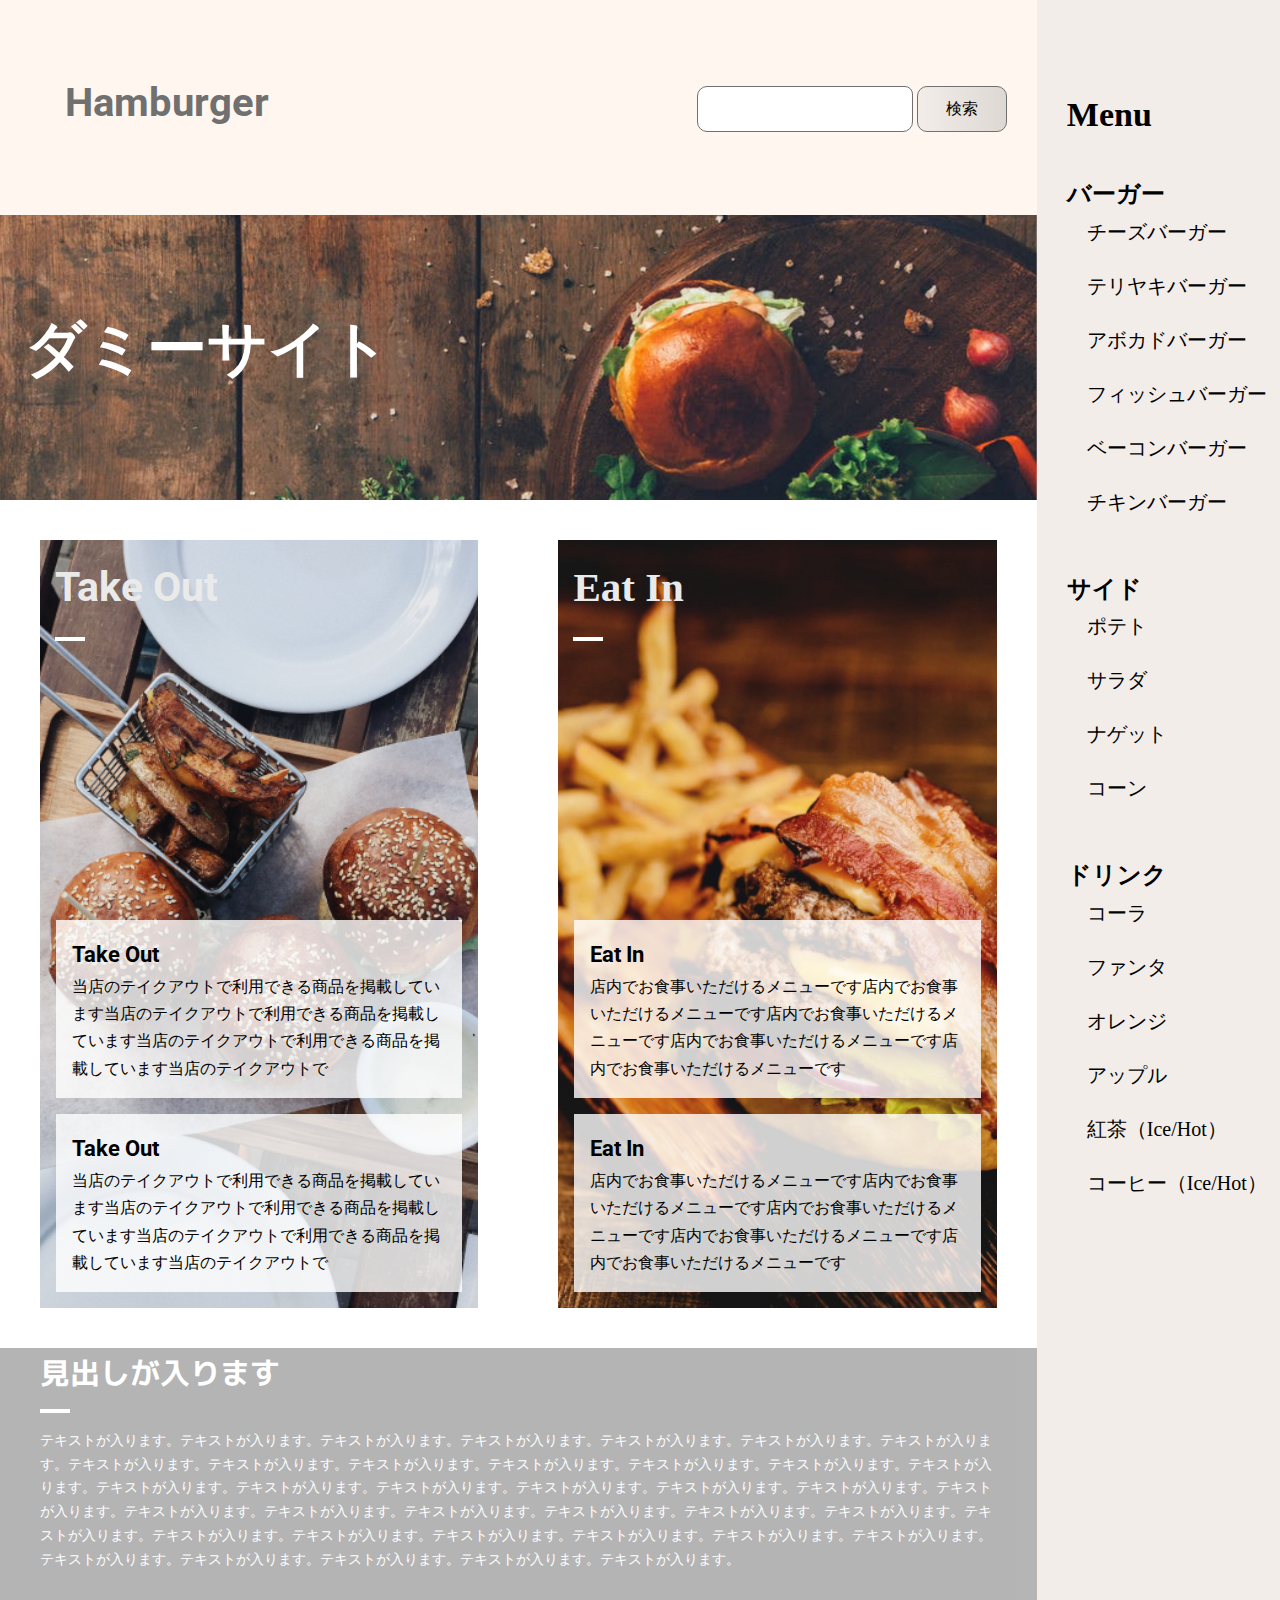
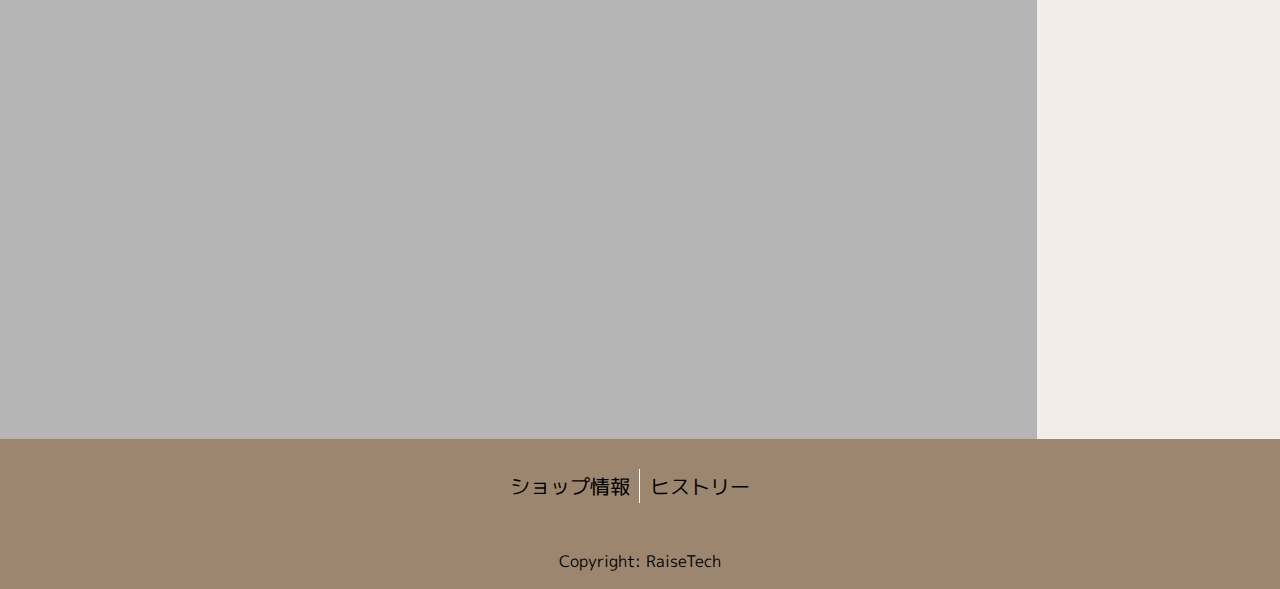
==== commit e5ea9da8: "アーカイブページを中心にコーディング" ====
--- a/index.html
+++ b/index.html
@@ -4,9 +4,9 @@
 <head>
     <meta charset="UTF-8">
     <meta name="viewport" content="width=device-width, initial-scale=1.0">
-    <meta name="description" content="サイトの説明が入ります">
+    <meta name="description" content="ダミーサイトです">
     <title>Hamburger</title>
-    <link href="https://fonts.googleapis.com/css2?family=Roboto:wght@700&display=swap" rel="stylesheet">
+    <link href="https://fonts.googleapis.com/css2?family=M+PLUS+1p:wght@400;700&family=Roboto:wght@700&display=swap" rel="stylesheet">
     <link href="./css/style.css" rel="stylesheet">
 </head>
 
@@ -22,7 +22,7 @@
                 <button class="c-menubtn"><a href="#">Menu</a></button>
             </header>
             <section class="p-top-img__front">
-                <h1 class="p-top-img__title">ダミーサイト</h1>
+                <h1 class="p-top-img__title c-fontfamily--R">ダミーサイト</h1>
             </section>
             <section class="p-brunchmenu">
                 <ul>
@@ -30,12 +30,12 @@
                         <h2 class="p-brunchmenu__box-title c-fontfamily--R">Take Out</h2>
                         <div class="p-brunchmenu__box-text">
                             <dl class="p-brunchmenu__box-text-content">
-                                <dt >Take Out</dt>
+                                <dt class="c-fontfamily--R">Take Out</dt>
                                 <dd>当店のテイクアウトで利用できる商品を掲載しています当店のテイクアウトで利用できる商品を掲載しています当店のテイクアウトで利用できる商品を掲載しています当店のテイクアウトで
                                 </dd>
                             </dl>
                             <dl class="p-brunchmenu__box-text-content">
-                                <dt>Take Out</dt>
+                                <dt class="c-fontfamily--R">Take Out</dt>
                                 <dd>当店のテイクアウトで利用できる商品を掲載しています当店のテイクアウトで利用できる商品を掲載しています当店のテイクアウトで利用できる商品を掲載しています当店のテイクアウトで
                                 </dd>
                             </dl>
@@ -45,12 +45,12 @@
                         <h2 class="p-brunchmenu__box-title">Eat In</h2>
                         <div class="p-brunchmenu__box-text">
                             <dl class="p-brunchmenu__box-text-content">
-                                <dt>Eat In</dt>
+                                <dt class="c-fontfamily--R">Eat In</dt>
                                 <dd>店内でお食事いただけるメニューです店内でお食事いただけるメニューです店内でお食事いただけるメニューです店内でお食事いただけるメニューです店内でお食事いただけるメニューです
                                 </dd>
                             </dl>
                             <dl class="p-brunchmenu__box-text-content">
-                                <dt>Eat In</dt>
+                                <dt class="c-fontfamily--R">Eat In</dt>
                                 <dd>店内でお食事いただけるメニューです店内でお食事いただけるメニューです店内でお食事いただけるメニューです店内でお食事いただけるメニューです店内でお食事いただけるメニューです
                                 </dd>
                             </dl>
@@ -59,7 +59,7 @@
                 </ul>
             </section>
             <section class="p-access">
-                <h2 class="p-access__title">見出しが入ります</h2>
+                <h2 class="p-access__title c-fontfamily--M-bold">見出しが入ります</h2>
                 <p>テキストが入ります。テキストが入ります。テキストが入ります。テキストが入ります。テキストが入ります。テキストが入ります。テキストが入ります。テキストが入ります。テキストが入ります。テキストが入ります。テキストが入ります。テキストが入ります。テキストが入ります。テキストが入ります。テキストが入ります。テキストが入ります。テキストが入ります。テキストが入ります。テキストが入ります。テキストが入ります。テキストが入ります。テキストが入ります。テキストが入ります。テキストが入ります。テキストが入ります。テキストが入ります。テキストが入ります。テキストが入ります。テキストが入ります。テキストが入ります。テキストが入ります。テキストが入ります。テキストが入ります。テキストが入ります。テキストが入ります。テキストが入ります。テキストが入ります。テキストが入ります。テキストが入ります。
                 </p>
             </section>
@@ -95,7 +95,7 @@
             </ul>
         </aside>
     </main>
-    <footer class="l-footer c-fontcolor--white">
+    <footer class="l-footer c-fontfamily--M-regular c-fontcolor--white">
         <ul class="p-footer-list">
             <li class="p-footer-list__left">ショップ情報</li>
             <li>ヒストリー</li>
--- a/css/style.css
+++ b/css/style.css
@@ -312,17 +312,41 @@
 h1 {
   font-size: 40px;
 }
+@media screen and (min-width: 1025px) {
+  h1 {
+    font-size: 64px;
+  }
+}
 
 h2 {
   font-size: 36px;
 }
+@media screen and (min-width: 1025px) {
+  h2 {
+    font-size: 60px;
+  }
+}
 
 h3 {
   font-size: 28px;
 }
+@media screen and (min-width: 1025px) {
+  h3 {
+    font-size: 36px;
+  }
+}
 
 h4 {
-  font-size: 20pxs;
+  font-size: 20px;
+}
+@media screen and (min-width: 1025px) {
+  h4 {
+    font-size: 36px;
+  }
+}
+
+p {
+  font-size: 16px;
 }
 
 ul,
@@ -641,6 +665,7 @@
 .p-top-img__front,
 .p-top-img__archive {
   height: 285px;
+  vertical-align: middle;
   background-size: cover;
   background-position: center;
 }
@@ -651,20 +676,47 @@
 
 .p-top-img__archive {
   background-image: url(../../../images/page-title_arcive.jpg);
+  position: relative;
   display: flex;
   flex-direction: column;
+}
+.p-top-img__archive::before {
+  position: absolute;
+  content: "";
+  top: 0;
+  left: 0;
+  width: 100%;
+  height: 100%;
+  background-color: #000000;
+  opacity: 0.4;
+  z-index: 1;
 }
 .p-top-img__archive p {
   color: #FFFFFF;
   margin-left: 25px;
   font-size: 16px;
+  z-index: 2;
+}
+@media screen and (min-width: 600px) {
+  .p-top-img__archive {
+    flex-direction: row;
+  }
+  .p-top-img__archive p {
+    padding-top: 125px;
+  }
 }
 
 .p-top-img__title {
   font-size: 41px;
   margin-left: 25px;
-  padding-top: 120px;
+  padding-top: 83px;
   color: #FFFFFF;
+  z-index: 2;
+}
+@media screen and (min-width: 600px) {
+  .p-top-img__title {
+    font-size: 60px;
+  }
 }
 
 .c-menubtn {
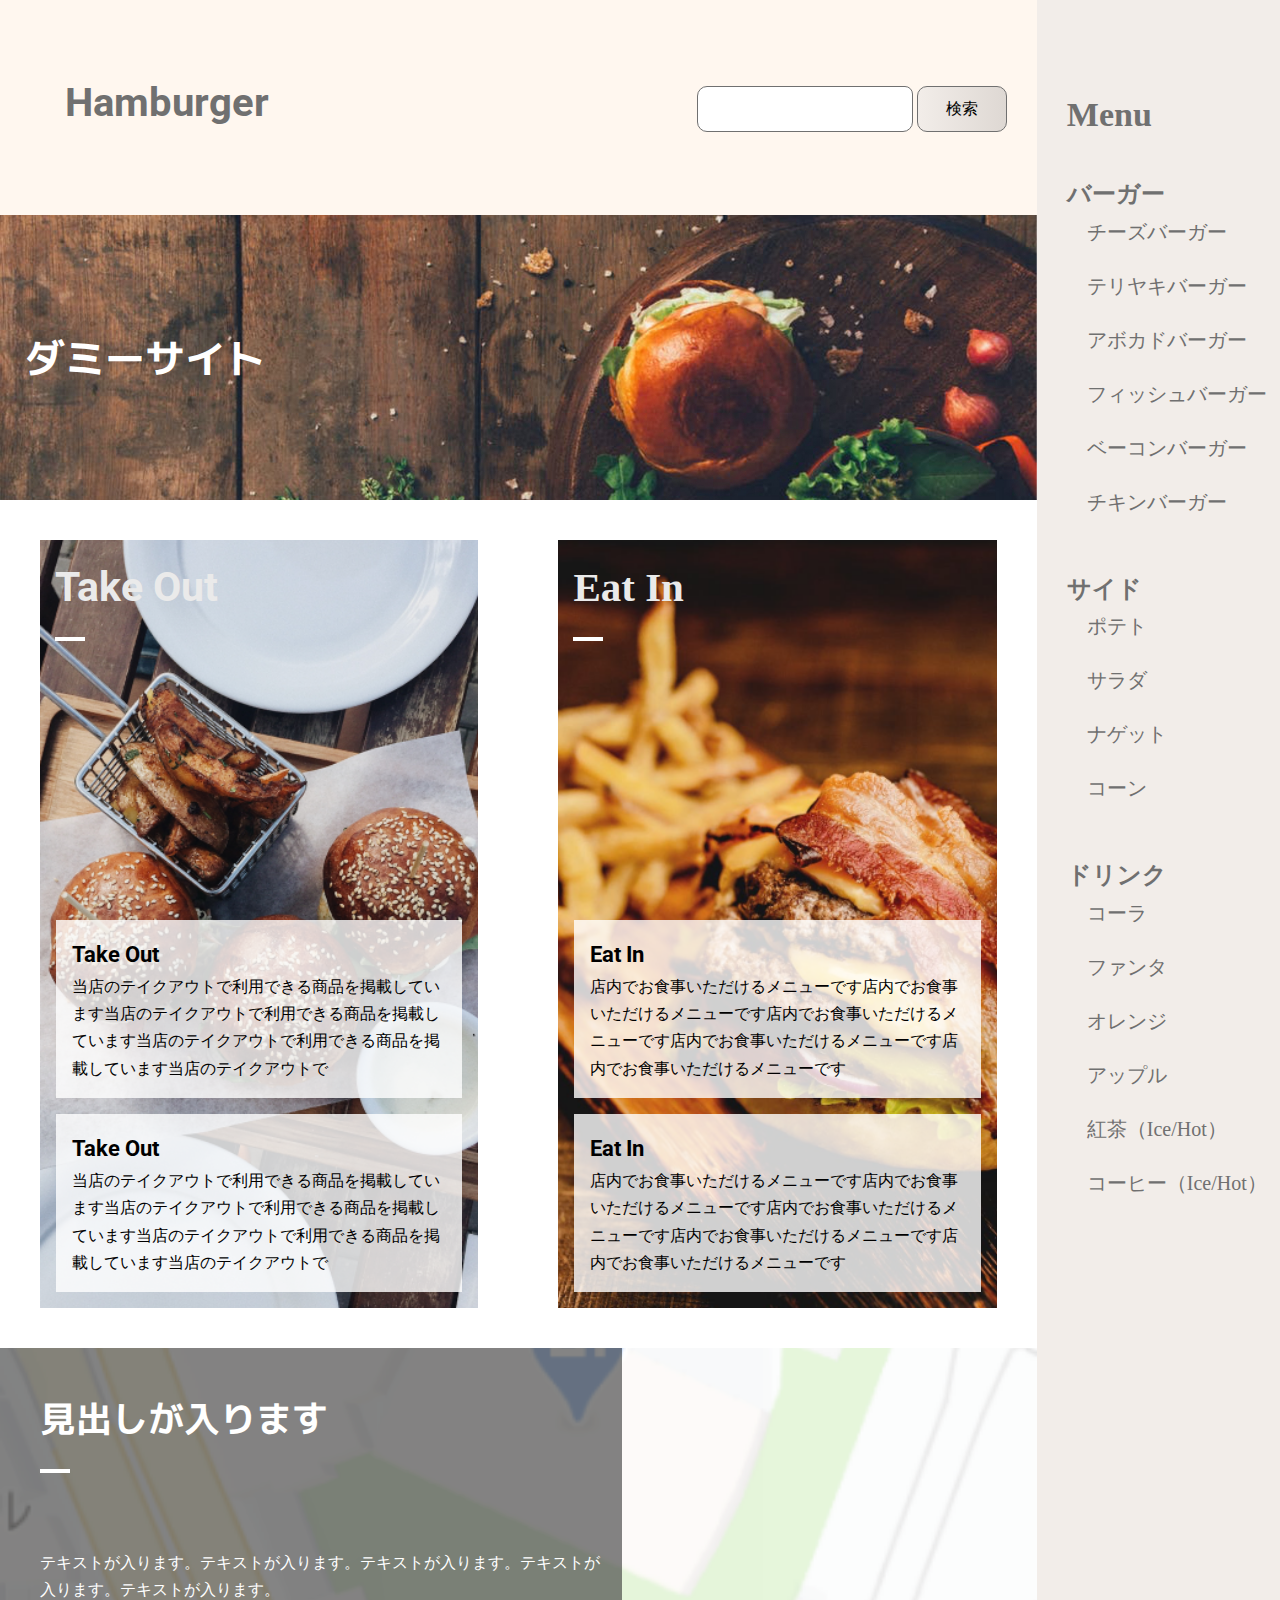
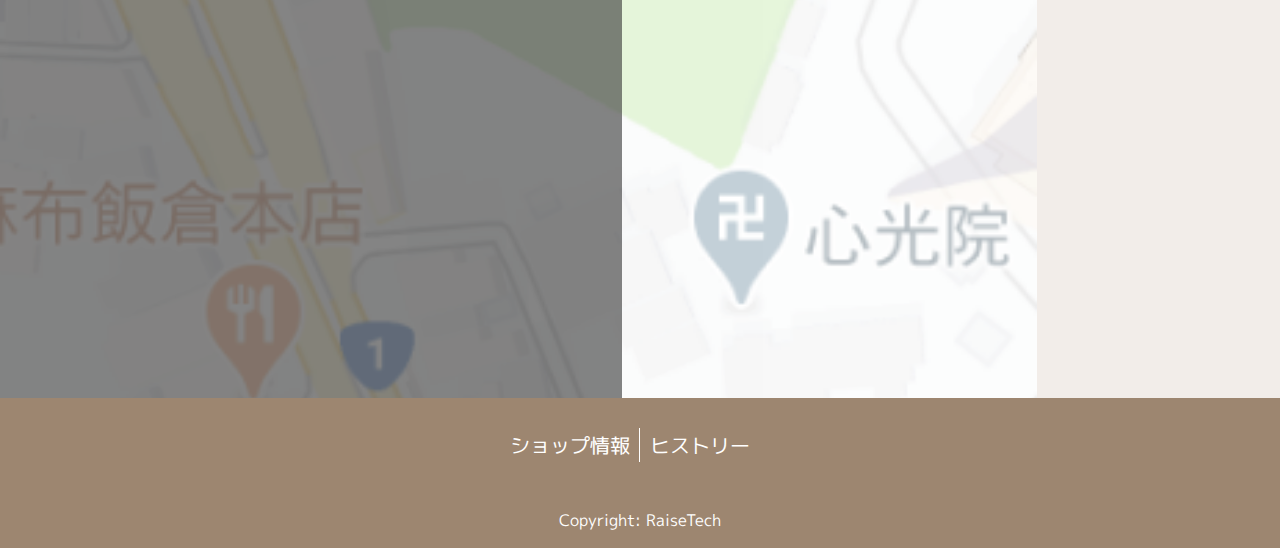
==== commit 674da3f0: "コーディングが一段落。" ====
--- a/index.html
+++ b/index.html
@@ -6,7 +6,8 @@
     <meta name="viewport" content="width=device-width, initial-scale=1.0">
     <meta name="description" content="ダミーサイトです">
     <title>Hamburger</title>
-    <link href="https://fonts.googleapis.com/css2?family=M+PLUS+1p:wght@400;700&family=Roboto:wght@700&display=swap" rel="stylesheet">
+    <link href="https://fonts.googleapis.com/css2?family=M+PLUS+1p:wght@400;700&family=Roboto:wght@700&display=swap"
+        rel="stylesheet">
     <link href="./css/style.css" rel="stylesheet">
 </head>
 
@@ -22,7 +23,9 @@
                 <button class="c-menubtn"><a href="#">Menu</a></button>
             </header>
             <section class="p-top-img__front">
-                <h1 class="p-top-img__title c-fontfamily--R">ダミーサイト</h1>
+                <div class="p-top-img__text">
+                    <h2 class="p-top-img__title c-fontfamily--M-bold u-fontcolor--white">ダミーサイト</h2>
+                </div>
             </section>
             <section class="p-brunchmenu">
                 <ul>
@@ -58,13 +61,13 @@
                     </li>
                 </ul>
             </section>
-            <section class="p-access">
-                <h2 class="p-access__title c-fontfamily--M-bold">見出しが入ります</h2>
-                <p>テキストが入ります。テキストが入ります。テキストが入ります。テキストが入ります。テキストが入ります。テキストが入ります。テキストが入ります。テキストが入ります。テキストが入ります。テキストが入ります。テキストが入ります。テキストが入ります。テキストが入ります。テキストが入ります。テキストが入ります。テキストが入ります。テキストが入ります。テキストが入ります。テキストが入ります。テキストが入ります。テキストが入ります。テキストが入ります。テキストが入ります。テキストが入ります。テキストが入ります。テキストが入ります。テキストが入ります。テキストが入ります。テキストが入ります。テキストが入ります。テキストが入ります。テキストが入ります。テキストが入ります。テキストが入ります。テキストが入ります。テキストが入ります。テキストが入ります。テキストが入ります。テキストが入ります。
+            <section class="p-access u-fontcolor--white">
+                <h3 class="p-access__title c-fontfamily--M-bold">見出しが入ります</h3>
+                <p>テキストが入ります。テキストが入ります。テキストが入ります。テキストが入ります。テキストが入ります。
                 </p>
             </section>
         </article>
-        <aside class="l-sidebar c-fontcolor--brown">
+        <aside class="l-sidebar u-fontcolor--brown">
             <button class="c-sidebarbtn" type="button"><!-- 開いたときの×ボタン -->
             </button>
             <h2>Menu</h2>
@@ -95,7 +98,7 @@
             </ul>
         </aside>
     </main>
-    <footer class="l-footer c-fontfamily--M-regular c-fontcolor--white">
+    <footer class="l-footer c-fontfamily--M-regular u-fontcolor--white">
         <ul class="p-footer-list">
             <li class="p-footer-list__left">ショップ情報</li>
             <li>ヒストリー</li>
--- a/css/style.css
+++ b/css/style.css
@@ -412,9 +412,12 @@
   padding-top: 178px;
   transition: all 0.5s ease;
   background-color: #F2EDE9;
+  z-index: 4;
 }
 .l-sidebar.active {
   right: 0;
+  overflow: scroll;
+  height: 100vh;
 }
 .l-sidebar h2 {
   font-size: 34px;
@@ -454,26 +457,83 @@
 }
 
 .p-access {
+  position: relative;
   width: 100%;
   height: 691px;
   padding-left: 40px;
   padding-right: 40px;
+  background-size: cover;
+  background-position: center;
+  background-image: url(../../../images/map.png);
+  opacity: 0.8;
+}
+.p-access::before {
+  position: absolute;
+  content: "";
+  top: 0;
+  left: 0;
+  width: 100%;
+  height: 100%;
   background-color: #000000;
-  opacity: 0.29;
+  opacity: 0.6;
+  z-index: 1;
 }
 .p-access p {
-  color: #fff;
-  font-size: 14px;
-  margin-top: 30px;
+  padding-top: 30px;
+  position: relative;
+  z-index: 2;
 }
 .p-access__title {
-  font-size: 30px;
-  font-weight: 700;
-  color: #fff;
-  position: relative;
-  margin-top: 40px;
+  position: relative;
+  padding-top: 40px;
+  z-index: 2;
 }
 .p-access__title::before {
+  position: absolute;
+  content: "";
+  top: 120%;
+  left: 0;
+  width: 30px;
+  height: 4px;
+  background-color: #FFFFFF;
+}
+@media screen and (min-width: 600px) {
+  .p-access {
+    height: 650px;
+  }
+}
+@media screen and (min-width: 1025px) {
+  .p-access::before {
+    width: 60%;
+  }
+  .p-access p {
+    width: 60%;
+    padding-top: 100px;
+  }
+}
+
+.p-brunchmenu {
+  margin: 40px 20px 40px 20px;
+}
+.p-brunchmenu__box1, .p-brunchmenu__box2 {
+  background-size: cover;
+  background-position: center;
+  position: relative;
+  height: calc((100vw - 40px) * 1.91);
+}
+.p-brunchmenu__box1 {
+  background-image: url(../images/takeout.jpg);
+}
+.p-brunchmenu__box2 {
+  background-image: url(../images/eatin.jpg);
+}
+.p-brunchmenu__box-title {
+  margin: 13px 0 0 15px;
+  font-size: 41px;
+  color: #EAEAEA;
+  position: relative;
+}
+.p-brunchmenu__box-title::before {
   position: absolute;
   content: "";
   top: 120%;
@@ -482,37 +542,6 @@
   height: 4px;
   background-color: #fff;
 }
-
-.p-brunchmenu {
-  margin: 40px 20px 40px 20px;
-}
-.p-brunchmenu__box1, .p-brunchmenu__box2 {
-  background-size: cover;
-  background-position: center;
-  position: relative;
-  height: calc((100vw - 40px) * 1.91);
-}
-.p-brunchmenu__box1 {
-  background-image: url(../images/takeout.jpg);
-}
-.p-brunchmenu__box2 {
-  background-image: url(../images/eatin.jpg);
-}
-.p-brunchmenu__box-title {
-  margin: 13px 0 0 15px;
-  font-size: 41px;
-  color: #EAEAEA;
-  position: relative;
-}
-.p-brunchmenu__box-title::before {
-  position: absolute;
-  content: "";
-  top: 120%;
-  left: 0;
-  width: 30px;
-  height: 4px;
-  background-color: #fff;
-}
 .p-brunchmenu__box-text {
   position: absolute;
   bottom: 16px;
@@ -524,7 +553,6 @@
 }
 .p-brunchmenu__box-text-content dt {
   font-size: 22px;
-  font-weight: 700;
 }
 .p-brunchmenu__box-text-content dd {
   font-size: 16px;
@@ -579,12 +607,8 @@
 .p-card__text dl {
   margin-bottom: 40px;
 }
-.p-card__text dt {
-  font-weight: 700;
-}
 .p-card__text .c-cardbtn {
   text-align: center;
-  font-weight: 700;
   display: block;
   margin: auto;
 }
@@ -613,12 +637,6 @@
   }
   .p-card img {
     width: calc((81vw - 200px) / 2);
-  }
-  .p-card__text {
-    padding: 30px 60px 40px 30px;
-  }
-  .p-card dl {
-    margin-bottom: 45px;
   }
 }
 
@@ -664,8 +682,8 @@
 
 .p-top-img__front,
 .p-top-img__archive {
+  position: relative;
   height: 285px;
-  vertical-align: middle;
   background-size: cover;
   background-position: center;
 }
@@ -673,12 +691,14 @@
 .p-top-img__front {
   background-image: url(../../../images/mainvisual-pc.jpg);
 }
+@media screen and (min-width: 1025px) {
+  .p-top-img__front h2 {
+    font-size: 40px;
+  }
+}
 
 .p-top-img__archive {
   background-image: url(../../../images/page-title_arcive.jpg);
-  position: relative;
-  display: flex;
-  flex-direction: column;
 }
 .p-top-img__archive::before {
   position: absolute;
@@ -691,31 +711,20 @@
   opacity: 0.4;
   z-index: 1;
 }
-.p-top-img__archive p {
-  color: #FFFFFF;
+
+.p-top-img__text {
+  position: absolute;
+  display: flex;
+  flex-direction: column;
+  align-items: center;
+  top: 50%;
+  transform: translateY(-50%);
   margin-left: 25px;
-  font-size: 16px;
   z-index: 2;
 }
 @media screen and (min-width: 600px) {
-  .p-top-img__archive {
+  .p-top-img__text {
     flex-direction: row;
-  }
-  .p-top-img__archive p {
-    padding-top: 125px;
-  }
-}
-
-.p-top-img__title {
-  font-size: 41px;
-  margin-left: 25px;
-  padding-top: 83px;
-  color: #FFFFFF;
-  z-index: 2;
-}
-@media screen and (min-width: 600px) {
-  .p-top-img__title {
-    font-size: 60px;
   }
 }
 
@@ -800,6 +809,8 @@
   background: #FFFFFF;
   border: 1px solid #707070;
   border-radius: 10px 8px 10px 10px;
+  position: relative;
+  z-index: 1;
 }
 
 .c-fontfamily--R {
